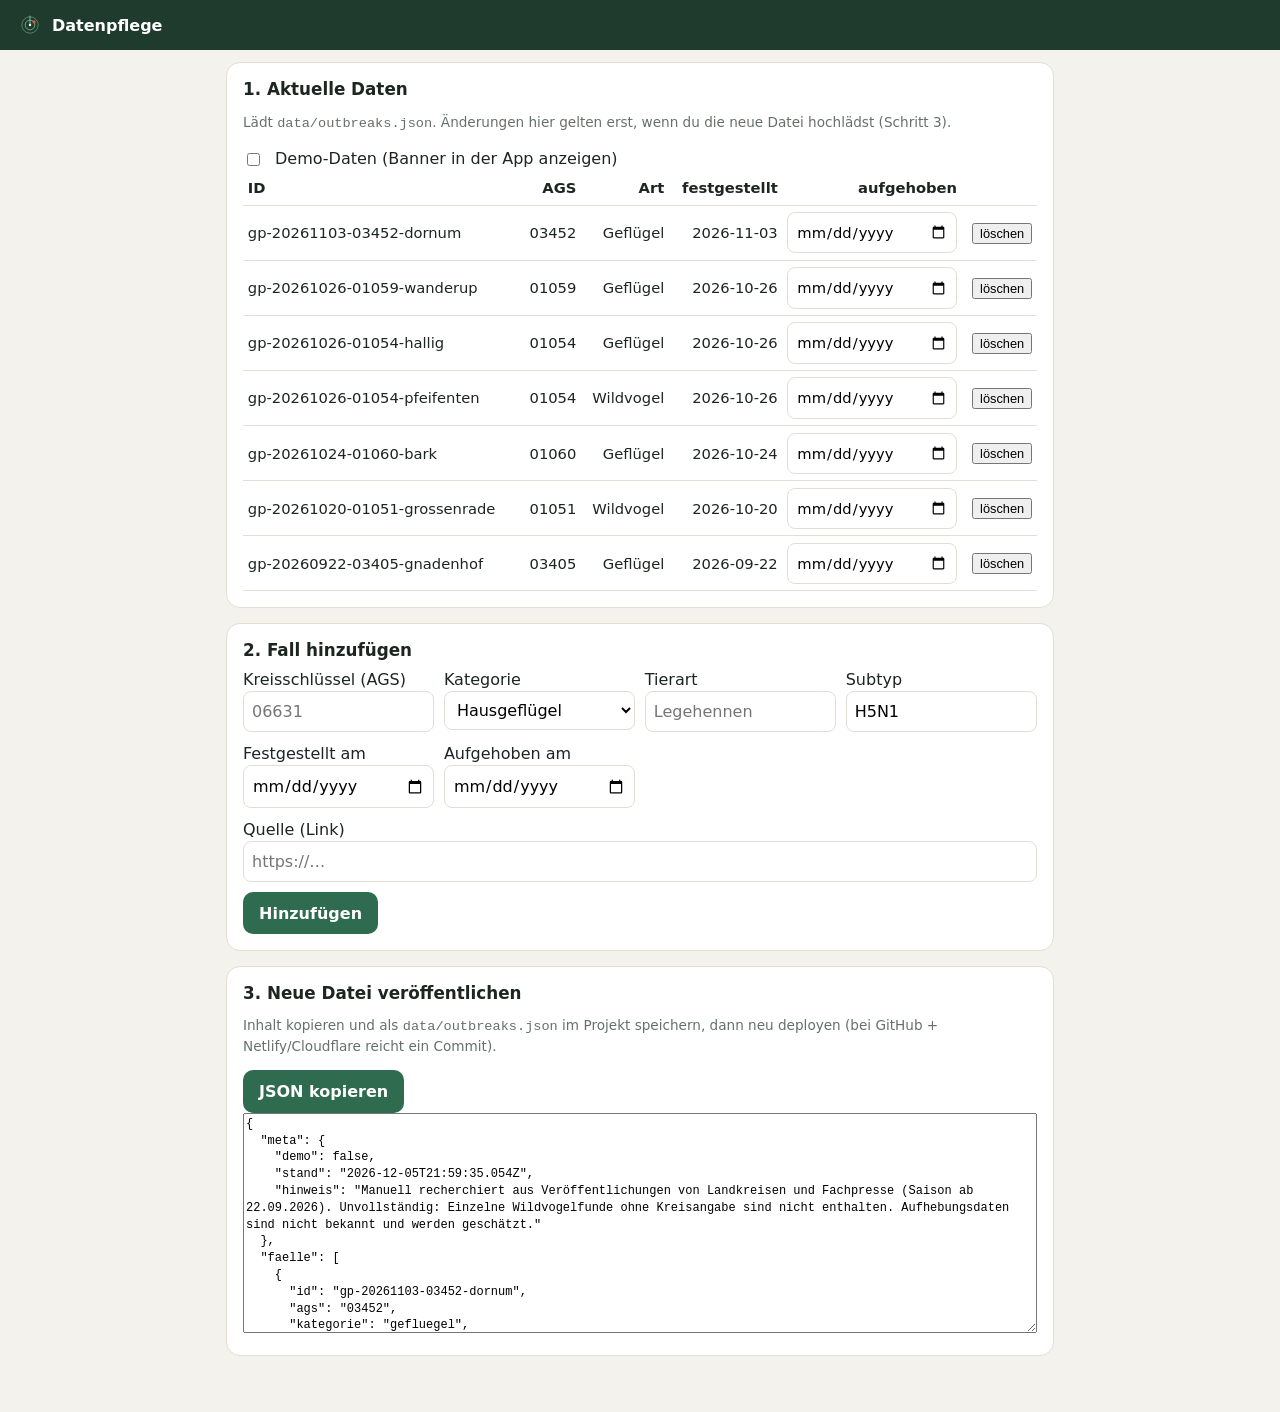
==== admin.html @ e0c97d27 "Geflügelpest-Radar: installierbare Web-App für Android Co-Authored-By: Claude Opus 5.5 <noreply@anth" ====
<!DOCTYPE html>
<html lang="de">
<head>
  <meta charset="utf-8">
  <meta name="viewport" content="width=device-width, initial-scale=1">
  <meta name="robots" content="noindex">
  <title>Geflügelpest-Radar – Datenpflege</title>
  <link rel="stylesheet" href="styles.css">
  <style>
    body { padding-bottom: 2rem; }
    .grid { display: grid; grid-template-columns: repeat(auto-fit, minmax(180px, 1fr)); gap: .6rem; }
    input[type=text], input[type=date], input[type=url], select { width: 100%; font: inherit; padding: .5rem; border: 1px solid var(--line); border-radius: 8px; }
    textarea { width: 100%; height: 220px; font: 12px/1.4 ui-monospace, monospace; }
    td button { font-size: .8rem; }
  </style>
</head>
<body>
  <header class="topbar"><div class="brand"><img src="icon.svg" alt="" width="28" height="28"><span>Datenpflege</span></div></header>
  <main>
    <div class="card">
      <h2>1. Aktuelle Daten</h2>
      <p class="small muted">Lädt <code>data/outbreaks.json</code>. Änderungen hier gelten erst, wenn du die neue Datei hochlädst (Schritt 3).</p>
      <label class="row"><input type="checkbox" id="demo"> Demo-Daten (Banner in der App anzeigen)</label>
      <div id="tbl" class="list"></div>
    </div>

    <div class="card">
      <h2>2. Fall hinzufügen</h2>
      <form id="f" class="grid">
        <label>Kreisschlüssel (AGS)<input type="text" name="ags" pattern="\d{5}" required placeholder="06631"></label>
        <label>Kategorie<select name="kategorie"><option value="gefluegel">Hausgeflügel</option><option value="wildvogel">Wildvogel</option></select></label>
        <label>Tierart<input type="text" name="tierart" placeholder="Legehennen"></label>
        <label>Subtyp<input type="text" name="subtyp" value="H5N1"></label>
        <label>Festgestellt am<input type="date" name="festgestellt_am" required></label>
        <label>Aufgehoben am<input type="date" name="aufgehoben_am"></label>
        <label style="grid-column: 1 / -1">Quelle (Link)<input type="url" name="quelle" placeholder="https://…"></label>
        <div><button class="btn" type="submit">Hinzufügen</button></div>
      </form>
    </div>

    <div class="card">
      <h2>3. Neue Datei veröffentlichen</h2>
      <p class="small muted">Inhalt kopieren und als <code>data/outbreaks.json</code> im Projekt speichern, dann neu deployen (bei GitHub + Netlify/Cloudflare reicht ein Commit).</p>
      <div class="row"><button class="btn" id="copy" type="button">JSON kopieren</button><span id="copied" class="muted small"></span></div>
      <textarea id="out" readonly></textarea>
    </div>
  </main>
<script>
'use strict';
let data = { meta: {}, faelle: [] };
const $ = (s) => document.querySelector(s);
const esc = (s) => String(s ?? '').replace(/[&<>"]/g, (c) => ({ '&': '&amp;', '<': '&lt;', '>': '&gt;', '"': '&quot;' }[c]));

function render() {
  data.meta.stand = new Date().toISOString();
  data.meta.demo = $('#demo').checked;
  const rows = [...data.faelle].sort((a, b) => (b.festgestellt_am || '').localeCompare(a.festgestellt_am || ''));
  $('#tbl').innerHTML = `<table><thead><tr><th>ID</th><th>AGS</th><th>Art</th><th>festgestellt</th><th>aufgehoben</th><th></th></tr></thead><tbody>${
    rows.map((o) => `<tr><td>${esc(o.id)}</td><td>${esc(o.ags)}</td><td>${o.kategorie === 'wildvogel' ? 'Wildvogel' : 'Geflügel'}</td>
      <td>${esc(o.festgestellt_am)}</td>
      <td><input type="date" value="${esc(o.aufgehoben_am || '')}" data-id="${esc(o.id)}" class="lift"></td>
      <td><button type="button" data-del="${esc(o.id)}">löschen</button></td></tr>`).join('')}</tbody></table>`;
  $('#out').value = JSON.stringify(data, null, 2);
}

$('#tbl').addEventListener('change', (e) => {
  if (!e.target.classList.contains('lift')) return;
  const o = data.faelle.find((x) => x.id === e.target.dataset.id); o.aufgehoben_am = e.target.value || null; render();
});
$('#tbl').addEventListener('click', (e) => {
  const id = e.target.dataset.del; if (!id) return;
  if (e.target.textContent !== 'sicher?') { e.target.textContent = 'sicher?'; return; }
  data.faelle = data.faelle.filter((x) => x.id !== id); render();
});
$('#demo').onchange = render;
$('#f').onsubmit = (e) => {
  e.preventDefault();
  const fd = Object.fromEntries(new FormData(e.target));
  const id = 'gp-' + fd.festgestellt_am.replaceAll('-', '') + '-' + fd.ags + '-' + Math.random().toString(36).slice(2, 6);
  data.faelle.push({ id, ags: fd.ags, kategorie: fd.kategorie, tierart: fd.tierart, subtyp: fd.subtyp,
    festgestellt_am: fd.festgestellt_am, aufgehoben_am: fd.aufgehoben_am || null, quelle: fd.quelle || null });
  e.target.reset(); render();
};
$('#copy').onclick = async () => {
  try { await navigator.clipboard.writeText($('#out').value); $('#copied').textContent = 'kopiert ✓'; }
  catch { $('#out').select(); $('#copied').textContent = 'Bitte manuell kopieren (Strg+C)'; }
};
fetch('data/outbreaks.json', { cache: 'no-cache' }).then((r) => r.json())
  .then((d) => { data = d; data.meta ??= {}; data.faelle ??= []; $('#demo').checked = !!data.meta.demo; render(); })
  .catch(() => render());
</script>
</body>
</html>
---- styles.css ----
:root {
  --bg: #f4f2ec;
  --card: #ffffff;
  --ink: #1d2520;
  --muted: #66706a;
  --line: #e2ded4;
  --brand: #1f3b2d;
  --accent: #2f6b4f;
  --red: #c8372d;
  --orange: #e08a1e;
  --lifted: #8fb8d6;
  --none: #e7e4dc;
  --ok: #2f7d4f;
  --radius: 14px;
}
* { box-sizing: border-box; }
html, body { margin: 0; }
body {
  font: 16px/1.45 system-ui, -apple-system, "Segoe UI", Roboto, sans-serif;
  background: var(--bg);
  color: var(--ink);
  padding-bottom: calc(72px + env(safe-area-inset-bottom));
}
a { color: var(--accent); }
h1, h2 { margin: 0 0 .5rem; line-height: 1.2; }
h1 { font-size: 1.35rem; }
h2 { font-size: 1.05rem; }
.muted { color: var(--muted); }
.small { font-size: .85rem; }
.pad { padding: 1rem; }

.topbar {
  position: sticky; top: 0; z-index: 10;
  display: flex; align-items: center; justify-content: space-between; gap: .75rem;
  padding: .7rem 1rem; padding-top: calc(.7rem + env(safe-area-inset-top));
  background: var(--brand); color: #fff;
}
.brand { display: flex; align-items: center; gap: .5rem; font-weight: 700; }
.stamp { font-size: .78rem; opacity: .85; text-align: right; }

.banner { padding: .6rem 1rem; font-size: .9rem; }
.banner.demo { background: #fff3cd; color: #6b4e00; border-bottom: 1px solid #f0dc9a; font-weight: 600; }
#alerts .alert {
  margin: .75rem 1rem 0; padding: .75rem 1rem; border-radius: var(--radius);
  display: flex; gap: .75rem; align-items: flex-start; font-size: .95rem;
}
.alert.new { background: #fde8e6; border: 1px solid #f3b9b3; }
.alert.lifted { background: #e3f1e8; border: 1px solid #a9d3b8; }
.alert button { margin-left: auto; background: none; border: 0; font-size: 1.1rem; cursor: pointer; color: inherit; }

main { max-width: 860px; margin: 0 auto; padding: .75rem 1rem; }
.view { display: none; }
.view.active { display: block; }

.card, .status-card {
  background: var(--card); border: 1px solid var(--line); border-radius: var(--radius);
  padding: 1rem; margin-bottom: .9rem;
}
.status-card { border-width: 2px; }
.status-card.ok { border-color: var(--ok); background: #f0f8f3; }
.status-card.warn { border-color: var(--orange); background: #fff6ea; }
.status-card.alarm { border-color: var(--red); background: #fdf0ee; }
.status-card .big { font-size: 1.1rem; font-weight: 700; margin: .25rem 0; }

.field { display: block; margin: .6rem 0; }
.field > span { display: block; font-size: .9rem; margin-bottom: .25rem; }
select, input[type=range] { width: 100%; }
select { font: inherit; padding: .55rem; border-radius: 10px; border: 1px solid var(--line); background: #fff; }
.row { display: flex; align-items: center; gap: .75rem; flex-wrap: wrap; margin-top: .5rem; }

.btn {
  font: inherit; font-weight: 600; cursor: pointer;
  border: 0; border-radius: 10px; padding: .6rem 1rem;
  background: var(--accent); color: #fff;
}
.btn.secondary { background: #e9efe9; color: var(--brand); }
.btn:disabled { opacity: .55; cursor: default; }
.icon-btn {
  width: 34px; height: 34px; border-radius: 9px; border: 1px solid var(--line);
  background: #fff; font-size: 1.1rem; cursor: pointer;
}

.list .item { padding: .65rem 0; border-top: 1px solid var(--line); }
.list .item:first-child { border-top: 0; }
.item .title { font-weight: 600; }
.tag { display: inline-block; font-size: .75rem; font-weight: 700; padding: .1rem .45rem; border-radius: 6px; margin-right: .35rem; vertical-align: 1px; }
.tag.g { background: #fbe0dd; color: var(--red); }
.tag.w { background: #fdebd2; color: #9a5a07; }
.tag.l { background: #ddeaf4; color: #2d5f84; }

.map-card { padding: .5rem; }
.map-toolbar { display: flex; align-items: center; gap: .75rem; padding: .25rem .25rem .5rem; font-size: .9rem; flex-wrap: wrap; }
.spacer { flex: 1; }
.map-wrap { position: relative; width: 100%; aspect-ratio: 3 / 4; max-height: 72vh; background: #eef3f6; border-radius: 10px; overflow: hidden; touch-action: none; }
.map-wrap svg { width: 100%; height: 100%; display: block; cursor: grab; }
.map-wrap svg.dragging { cursor: grabbing; }
.map-wrap path { stroke: #fff; stroke-width: .6; vector-effect: non-scaling-stroke; }
.map-wrap path.sel { stroke: var(--brand); stroke-width: 2.5; }
.map-wrap path.home { stroke: #111; stroke-width: 2; stroke-dasharray: 4 2; }
.map-wrap circle.me { fill: #1565c0; stroke: #fff; stroke-width: 2; vector-effect: non-scaling-stroke; }
.legend { display: flex; flex-wrap: wrap; gap: .4rem 1rem; font-size: .8rem; padding: .5rem .25rem 0; color: var(--muted); }
.sw { display: inline-block; width: 12px; height: 12px; border-radius: 3px; margin-right: .3rem; vertical-align: -1px; }
.sw-g { background: var(--red); } .sw-w { background: var(--orange); } .sw-l { background: var(--lifted); } .sw-n { background: var(--none); border: 1px solid #ccc; }

table { width: 100%; border-collapse: collapse; font-size: .92rem; }
th, td { text-align: left; padding: .4rem .3rem; border-bottom: 1px solid var(--line); }
th:not(:first-child), td:not(:first-child) { text-align: right; }
.chart svg { width: 100%; height: auto; }

.checklist { list-style: none; padding: 0; margin: 0; }
.checklist li { padding: .45rem 0; border-top: 1px solid var(--line); }
.checklist li:first-child { border-top: 0; }
.checklist label { display: flex; gap: .6rem; align-items: flex-start; cursor: pointer; }
.checklist input { margin-top: .25rem; width: 18px; height: 18px; flex: none; }
.links { padding-left: 1.1rem; margin: 0; }
.links li { margin: .3rem 0; }

.tabbar {
  position: fixed; bottom: 0; left: 0; right: 0; z-index: 10;
  display: grid; grid-template-columns: repeat(4, 1fr);
  background: #fff; border-top: 1px solid var(--line);
  padding-bottom: env(safe-area-inset-bottom);
}
.tabbar button {
  font: inherit; font-size: .72rem; background: none; border: 0; padding: .45rem 0 .5rem;
  display: flex; flex-direction: column; align-items: center; gap: .1rem; color: var(--muted); cursor: pointer;
}
.tabbar button span { font-size: 1.25rem; }
.tabbar button.active { color: var(--brand); font-weight: 700; }

@media (min-width: 900px) {
  .map-wrap { aspect-ratio: 4 / 5; }
}

.btn.install { padding: .35rem .7rem; font-size: .8rem; background: #7fbf9a; color: #10241a; margin-left: auto; }
.topbar .stamp { margin-left: .5rem; }
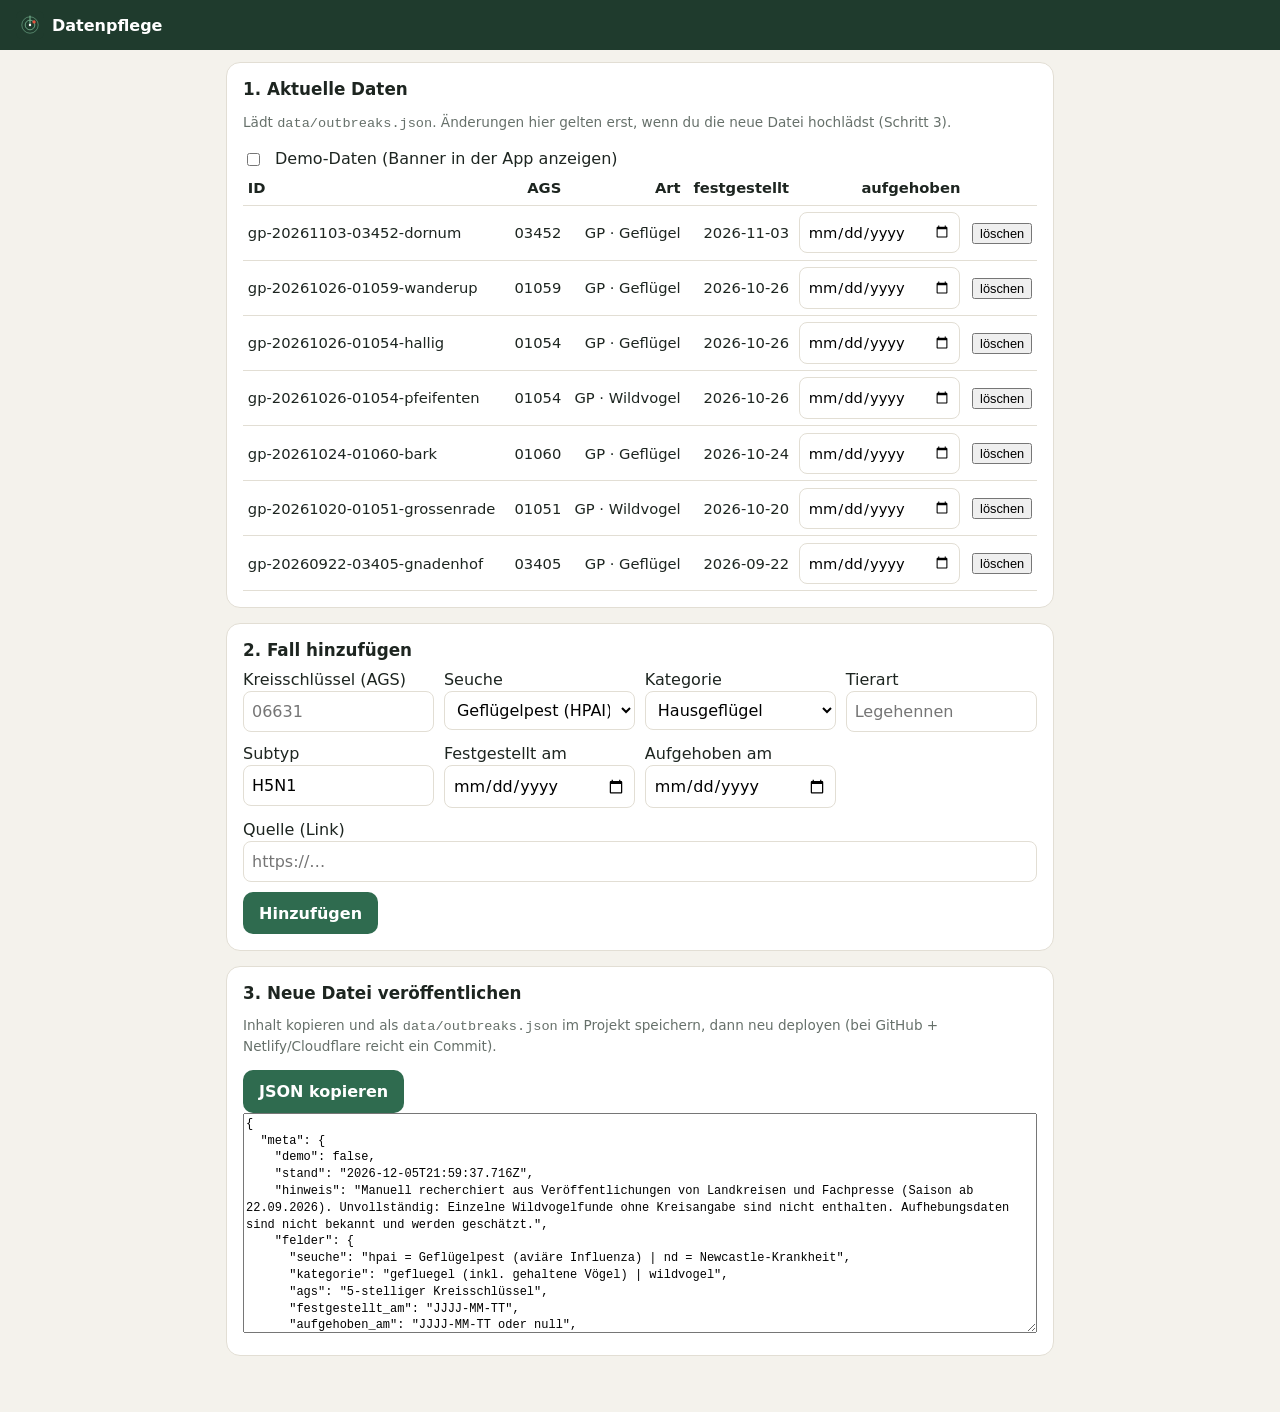
==== commit dfb3d114: "Newcastle-Krankheit getrennt erfassen, Archiv für alte Fälle Co-Authored-By: Claude Opus 5.5 <norepl" ====
--- a/admin.html
+++ b/admin.html
@@ -28,6 +28,7 @@
       <h2>2. Fall hinzufügen</h2>
       <form id="f" class="grid">
         <label>Kreisschlüssel (AGS)<input type="text" name="ags" pattern="\d{5}" required placeholder="06631"></label>
+        <label>Seuche<select name="seuche"><option value="hpai">Geflügelpest (HPAI)</option><option value="nd">Newcastle-Krankheit (ND)</option></select></label>
         <label>Kategorie<select name="kategorie"><option value="gefluegel">Hausgeflügel</option><option value="wildvogel">Wildvogel</option></select></label>
         <label>Tierart<input type="text" name="tierart" placeholder="Legehennen"></label>
         <label>Subtyp<input type="text" name="subtyp" value="H5N1"></label>
@@ -56,7 +57,7 @@
   data.meta.demo = $('#demo').checked;
   const rows = [...data.faelle].sort((a, b) => (b.festgestellt_am || '').localeCompare(a.festgestellt_am || ''));
   $('#tbl').innerHTML = `<table><thead><tr><th>ID</th><th>AGS</th><th>Art</th><th>festgestellt</th><th>aufgehoben</th><th></th></tr></thead><tbody>${
-    rows.map((o) => `<tr><td>${esc(o.id)}</td><td>${esc(o.ags)}</td><td>${o.kategorie === 'wildvogel' ? 'Wildvogel' : 'Geflügel'}</td>
+    rows.map((o) => `<tr><td>${esc(o.id)}</td><td>${esc(o.ags)}</td><td>${o.seuche === 'nd' ? 'ND' : 'GP'} · ${o.kategorie === 'wildvogel' ? 'Wildvogel' : 'Geflügel'}</td>
       <td>${esc(o.festgestellt_am)}</td>
       <td><input type="date" value="${esc(o.aufgehoben_am || '')}" data-id="${esc(o.id)}" class="lift"></td>
       <td><button type="button" data-del="${esc(o.id)}">löschen</button></td></tr>`).join('')}</tbody></table>`;
@@ -77,7 +78,7 @@
   e.preventDefault();
   const fd = Object.fromEntries(new FormData(e.target));
   const id = 'gp-' + fd.festgestellt_am.replaceAll('-', '') + '-' + fd.ags + '-' + Math.random().toString(36).slice(2, 6);
-  data.faelle.push({ id, ags: fd.ags, kategorie: fd.kategorie, tierart: fd.tierart, subtyp: fd.subtyp,
+  data.faelle.push({ id, ags: fd.ags, seuche: fd.seuche, kategorie: fd.kategorie, tierart: fd.tierart, subtyp: fd.subtyp,
     festgestellt_am: fd.festgestellt_am, aufgehoben_am: fd.aufgehoben_am || null, quelle: fd.quelle || null });
   e.target.reset(); render();
 };
--- a/styles.css
+++ b/styles.css
@@ -134,3 +134,7 @@
 
 .btn.install { padding: .35rem .7rem; font-size: .8rem; background: #7fbf9a; color: #10241a; margin-left: auto; }
 .topbar .stamp { margin-left: .5rem; }
+.tag.n { background: #ebe1f6; color: #5b3590; }
+.sw-nd { background: var(--nd); }
+:root { --nd: #7b4fb3; }
+details summary { cursor: pointer; color: var(--accent); font-weight: 600; margin: .25rem 0 .5rem; }
